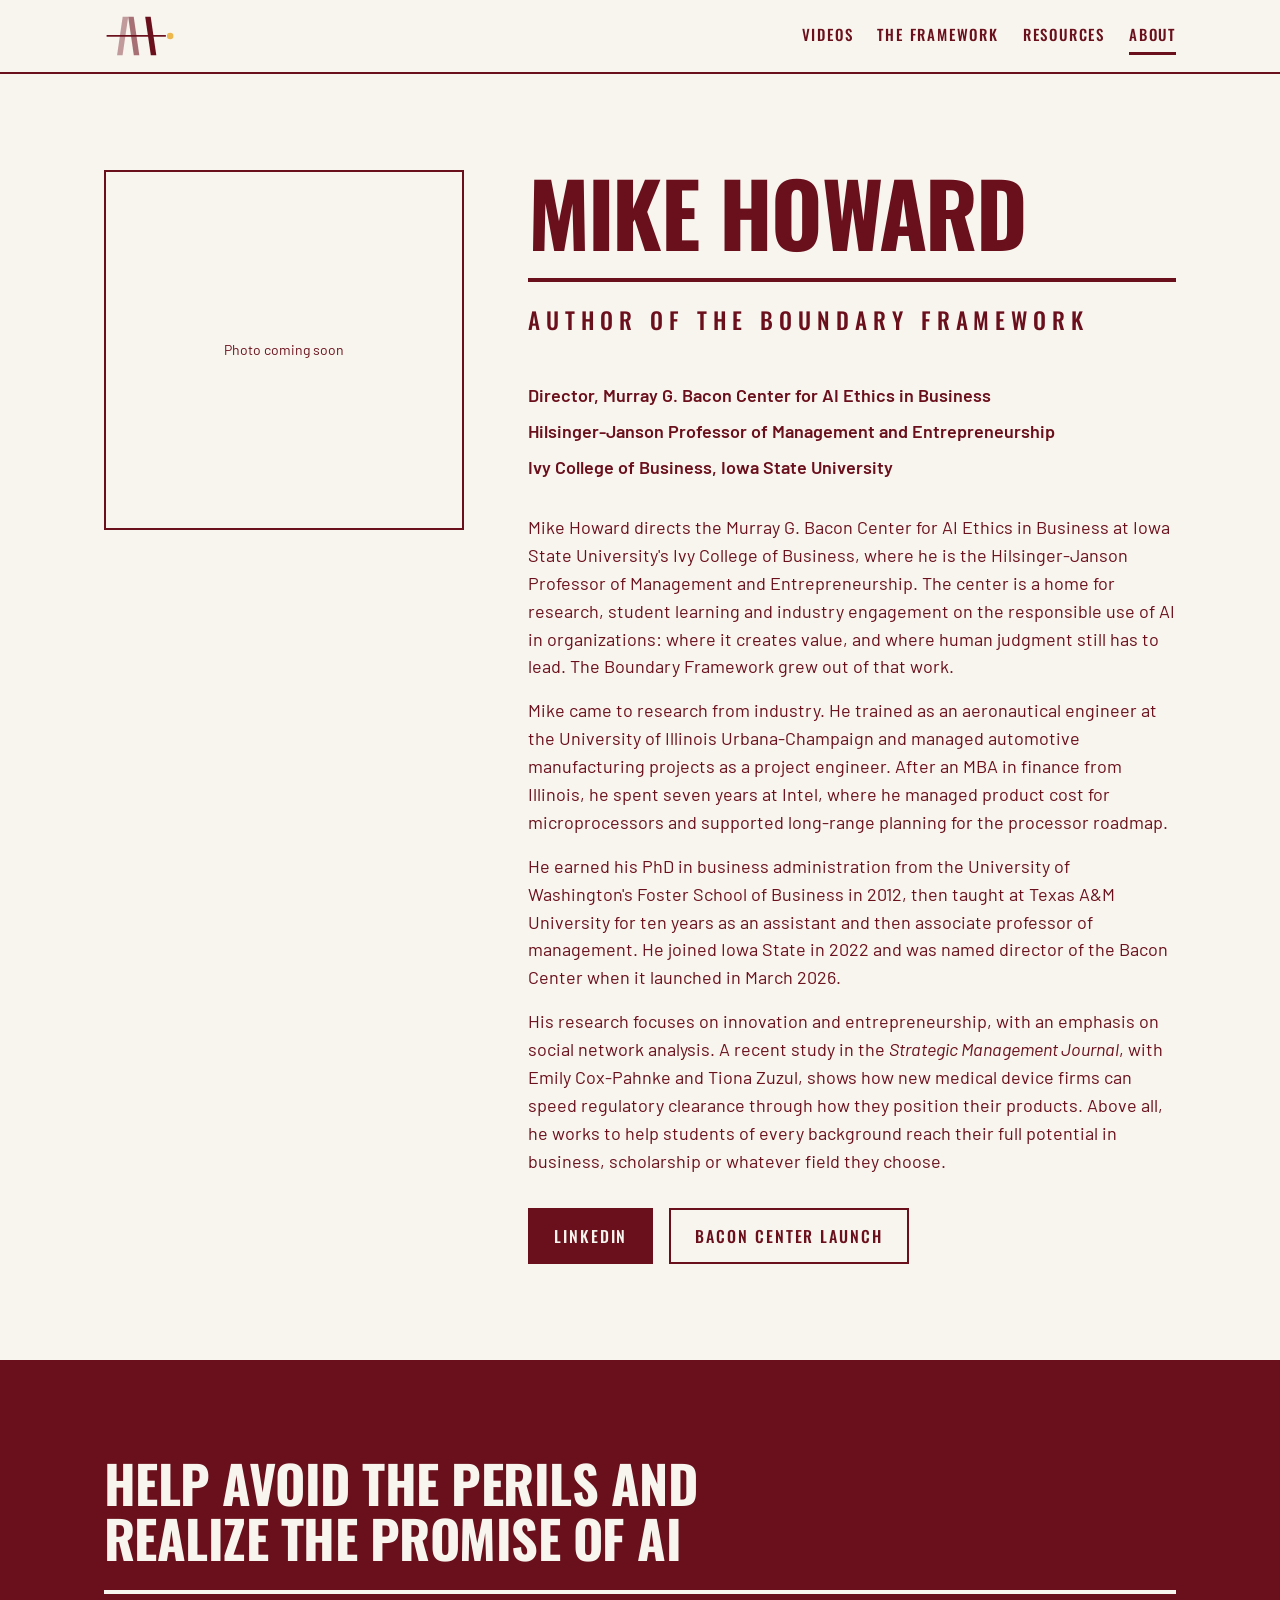
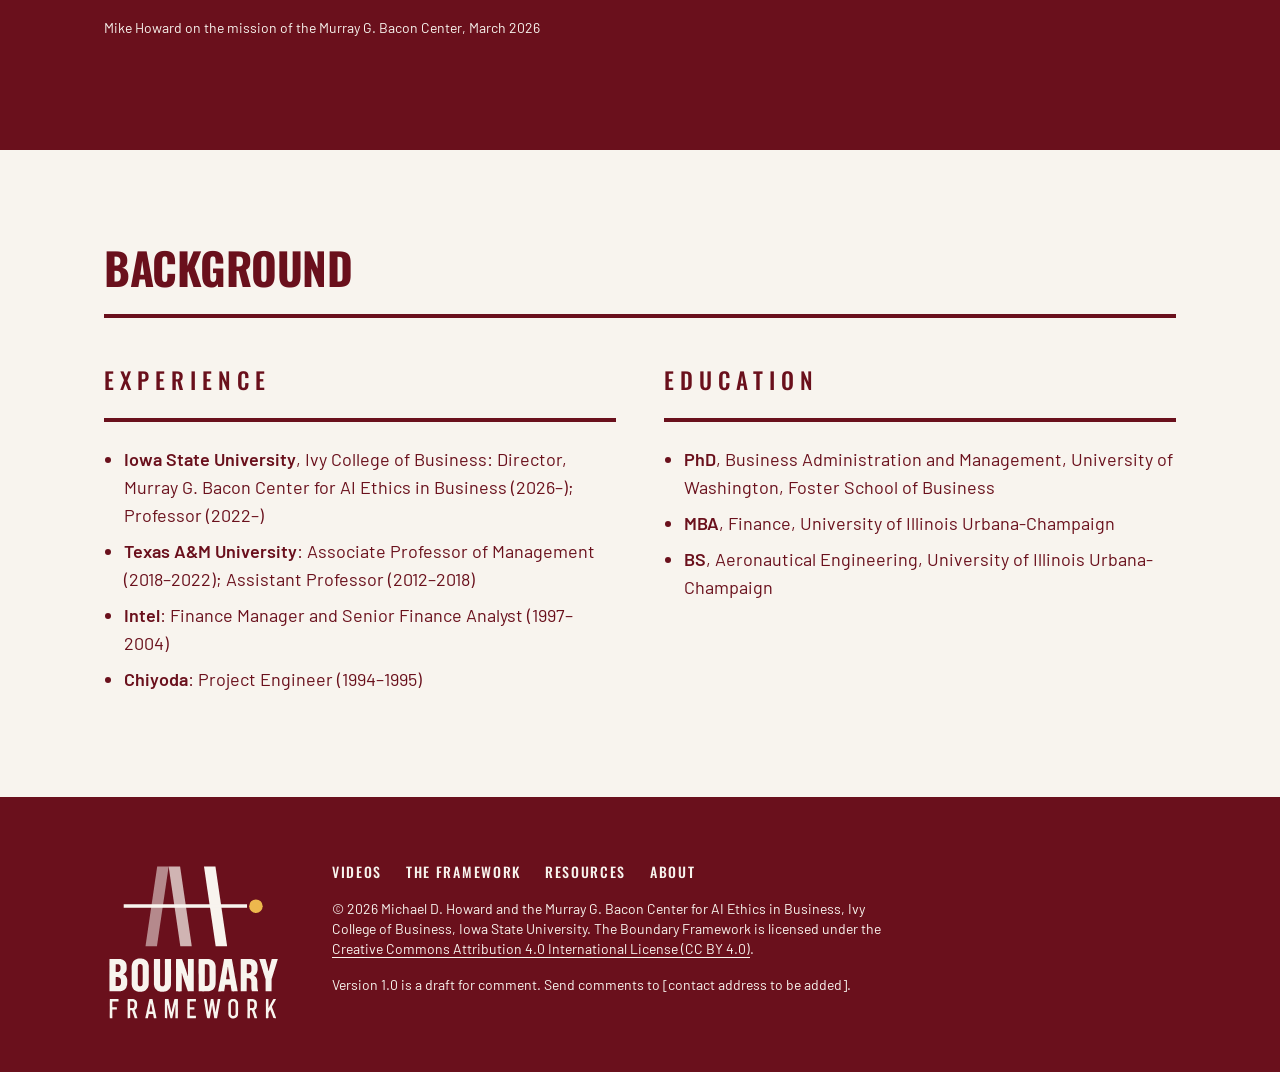
==== about.html @ 8d4564d3 "Add first version of the Boundary Framework website Static site (HTML, CSS, a little JS) following t" ====
<!doctype html>
<html lang="en">
<head>
  <meta charset="utf-8">
  <meta name="viewport" content="width=device-width, initial-scale=1">
  <title>About Mike Howard · Boundary Framework</title>
  <meta name="description" content="Mike Howard, author of the Boundary Framework, directs the Murray G. Bacon Center for AI Ethics in Business at Iowa State University.">
  <link rel="icon" href="assets/logo/boundary-framework-icon-light.svg" type="image/svg+xml">
  <link rel="apple-touch-icon" href="assets/logo/boundary-framework-icon-light.png">
  <link rel="preconnect" href="https://fonts.googleapis.com">
  <link rel="preconnect" href="https://fonts.gstatic.com" crossorigin>
  <link rel="stylesheet" href="https://fonts.googleapis.com/css2?family=Oswald:wght@500;700&family=Barlow:wght@400;600&display=swap">
  <link rel="stylesheet" href="css/site.css">
</head>
<body>

  <header class="site-header">
    <div class="wrap">
      <a class="brand-link" href="index.html" aria-label="Boundary Framework home">
        <img src="assets/logo/boundary-framework-mark-light-transparent.svg" alt="" width="64" height="39">
      </a>
      <nav class="site-nav" aria-label="Main">
        <a href="index.html#videos">Videos</a>
        <a href="index.html#framework">The Framework</a>
        <a href="index.html#resources">Resources</a>
        <a href="about.html" aria-current="page">About</a>
      </nav>
    </div>
  </header>

  <main>

    <section class="about-hero ground-cream" aria-labelledby="about-title">
      <div class="wrap">
        <!-- Photo: save Mike's Ivy College headshot as assets/img/mike-howard.jpg
             (source: https://www.ivybusiness.iastate.edu/files/2026/03/MikeHoward-688x688-brighter.jpg).
             Until the file is there, a placeholder shows instead. -->
        <div class="portrait-frame">
          <img class="portrait" src="assets/img/mike-howard.jpg" alt="Mike Howard" width="688" height="688"
               onerror="this.parentNode.classList.add('is-empty'); this.remove();">
          <p class="portrait-empty caption">Photo coming soon</p>
        </div>
        <div>
          <div class="lockup">
            <h1 class="display" id="about-title">Mike Howard</h1>
            <hr class="rule">
            <p class="subhead">Author of the Boundary Framework</p>
          </div>
          <ul class="titles">
            <li>Director, Murray G. Bacon Center for AI Ethics in Business</li>
            <li>Hilsinger-Janson Professor of Management and Entrepreneurship</li>
            <li>Ivy College of Business, Iowa State University</li>
          </ul>
          <p>Mike Howard directs the Murray G. Bacon Center for AI Ethics in Business at Iowa State University's Ivy College of Business, where he is the Hilsinger-Janson Professor of Management and Entrepreneurship. The center is a home for research, student learning and industry engagement on the responsible use of AI in organizations: where it creates value, and where human judgment still has to lead. The Boundary Framework grew out of that work.</p>
          <p>Mike came to research from industry. He trained as an aeronautical engineer at the University of Illinois Urbana-Champaign and managed automotive manufacturing projects as a project engineer. After an MBA in finance from Illinois, he spent seven years at Intel, where he managed product cost for microprocessors and supported long-range planning for the processor roadmap.</p>
          <p>He earned his PhD in business administration from the University of Washington's Foster School of Business in 2012, then taught at Texas A&amp;M University for ten years as an assistant and then associate professor of management. He joined Iowa State in 2022 and was named director of the Bacon Center when it launched in March 2026.</p>
          <p>His research focuses on innovation and entrepreneurship, with an emphasis on social network analysis. A recent study in the <em>Strategic Management Journal</em>, with Emily Cox-Pahnke and Tiona Zuzul, shows how new medical device firms can speed regulatory clearance through how they position their products. Above all, he works to help students of every background reach their full potential in business, scholarship or whatever field they choose.</p>
          <div class="actions">
            <a class="btn btn-solid" href="https://www.linkedin.com/in/mike-howard-iowa-state/" rel="noopener" target="_blank">LinkedIn</a>
            <a class="btn btn-line" href="https://www.ivybusiness.iastate.edu/ivy-college-of-business-opens-a-center-for-ai-ethics-in-business/" rel="noopener" target="_blank">Bacon Center launch</a>
          </div>
        </div>
      </div>
    </section>

    <section class="ground-maroon" aria-label="In his words">
      <div class="wrap">
        <p class="pull-quote">Help avoid the perils and realize the promise of AI</p>
        <hr class="rule">
        <p class="caption">Mike Howard on the mission of the Murray G. Bacon Center, March 2026</p>
      </div>
    </section>

    <section class="ground-cream" aria-labelledby="background-title">
      <div class="wrap">
        <div class="lockup">
          <h2 class="headline" id="background-title">Background</h2>
          <hr class="rule">
        </div>
        <div class="facts">
          <div>
            <h3 class="subhead">Experience</h3>
            <hr class="rule">
            <ul>
              <li><strong>Iowa State University</strong>, Ivy College of Business: Director, Murray G. Bacon Center for AI Ethics in Business (2026–); Professor (2022–)</li>
              <li><strong>Texas A&amp;M University</strong>: Associate Professor of Management (2018–2022); Assistant Professor (2012–2018)</li>
              <li><strong>Intel</strong>: Finance Manager and Senior Finance Analyst (1997–2004)</li>
              <li><strong>Chiyoda</strong>: Project Engineer (1994–1995)</li>
            </ul>
          </div>
          <div>
            <h3 class="subhead">Education</h3>
            <hr class="rule">
            <ul>
              <li><strong>PhD</strong>, Business Administration and Management, University of Washington, Foster School of Business</li>
              <li><strong>MBA</strong>, Finance, University of Illinois Urbana-Champaign</li>
              <li><strong>BS</strong>, Aeronautical Engineering, University of Illinois Urbana-Champaign</li>
            </ul>
          </div>
        </div>
      </div>
    </section>

  </main>

  <footer class="site-footer ground-maroon">
    <div class="wrap">
      <img src="assets/logo/boundary-framework-logo-dark-transparent.svg" alt="The Boundary Framework" width="180" height="163">
      <div>
        <nav class="footer-nav" aria-label="Footer">
          <a href="index.html#videos">Videos</a>
          <a href="index.html#framework">The Framework</a>
          <a href="index.html#resources">Resources</a>
          <a href="about.html">About</a>
        </nav>
        <p class="caption">&copy; 2026 Michael D. Howard and the Murray G. Bacon Center for AI Ethics in Business, Ivy College of Business, Iowa State University. The Boundary Framework is licensed under the <a href="https://creativecommons.org/licenses/by/4.0/" rel="license">Creative Commons Attribution 4.0 International License (CC BY 4.0)</a>.</p>
        <p class="caption">Version 1.0 is a draft for comment. Send comments to [contact address to be added].</p>
      </div>
    </div>
  </footer>

</body>
</html>
---- css/site.css ----
/* Boundary Framework site styles.
   Colors, type and spacing come from the Boundary Framework brand guide (tokens.json). */

:root {
  --maroon: #6A101C;
  --cream: #F8F4EE;
  --gold: #EDB84D;

  /* Each section sets its own ground; cream is the default. */
  --ground: var(--cream);
  --ink: var(--maroon);
  --step-1: #C09B9C;
  --step-2: #A67077;
  --step-3: var(--ink);

  --font-display: "Oswald", "Arial Narrow", sans-serif;
  --font-text: "Barlow", Arial, sans-serif;

  --space-1: 8px;
  --space-2: 16px;
  --space-3: 24px;
  --space-4: 32px;
  --space-6: 48px;
  --space-8: 64px;
  --space-12: 96px;
  --space-16: 128px;

  --page-max: 1120px;
  --gutter: 24px;
}

.ground-cream {
  --ground: var(--cream);
  --ink: var(--maroon);
  --step-1: #C09B9C;
  --step-2: #A67077;
}

.ground-maroon {
  --ground: var(--maroon);
  --ink: var(--cream);
  --step-1: #B68D90;
  --step-2: #D0B4B5;
}

*, *::before, *::after { box-sizing: border-box; }

html { scroll-behavior: smooth; }

body {
  margin: 0;
  background: var(--cream);
  color: var(--maroon);
  font-family: var(--font-text);
  font-size: 18px;
  line-height: 1.55;
  -webkit-font-smoothing: antialiased;
}

img { max-width: 100%; display: block; }

a { color: inherit; text-underline-offset: 3px; }

.ground-cream, .ground-maroon {
  background: var(--ground);
  color: var(--ink);
}

.wrap {
  max-width: var(--page-max);
  margin: 0 auto;
  padding: 0 var(--gutter);
}

section { padding: var(--space-12) 0; scroll-margin-top: 80px; }

/* ---------- Type ---------- */

.display, .headline, .subhead, .step-name {
  font-family: var(--font-display);
  text-transform: uppercase;
  margin: 0;
}

.display {
  font-weight: 700;
  font-size: clamp(44px, 7vw, 88px);
  line-height: 0.95;
  letter-spacing: -0.02em;
}

.headline {
  font-weight: 700;
  font-size: clamp(30px, 4vw, 44px);
  line-height: 1;
  letter-spacing: -0.01em;
}

.subhead {
  font-weight: 500;
  font-size: clamp(15px, 2.2vw, 23px);
  line-height: 1.25;
  letter-spacing: 0.26em;
}

.rule {
  height: 4px;
  background: var(--ink);
  border: 0;
  margin: var(--space-3) 0;
}

.lockup { margin-bottom: var(--space-6); }

.lede { font-size: 20px; max-width: 62ch; }

p { margin: 0 0 var(--space-2); max-width: 68ch; }

strong { font-weight: 600; }

.caption { font-size: 14px; line-height: 20px; }

/* ---------- Buttons ---------- */

.actions { display: flex; flex-wrap: wrap; gap: var(--space-2); margin-top: var(--space-4); }

.btn {
  display: inline-block;
  font-family: var(--font-display);
  font-weight: 500;
  text-transform: uppercase;
  letter-spacing: 0.12em;
  font-size: 16px;
  padding: 14px 24px;
  text-decoration: none;
  border: 2px solid var(--ink);
  border-radius: 0;
}

.btn-solid { background: var(--ink); color: var(--ground); }
.btn-line { background: transparent; color: var(--ink); }
.btn:hover, .btn:focus-visible { outline: 3px solid var(--ink); outline-offset: 3px; }

/* ---------- Header ---------- */

.site-header {
  position: sticky;
  top: 0;
  z-index: 10;
  background: var(--cream);
  border-bottom: 2px solid var(--maroon);
}

.site-header .wrap {
  display: flex;
  align-items: center;
  justify-content: space-between;
  gap: var(--space-3);
  min-height: 72px;
}

.brand-link { display: flex; align-items: center; gap: var(--space-2); text-decoration: none; }
.brand-link img { width: 72px; height: auto; }

.site-nav { display: flex; flex-wrap: wrap; gap: var(--space-1) var(--space-3); }

.site-nav a {
  font-family: var(--font-display);
  font-weight: 500;
  text-transform: uppercase;
  letter-spacing: 0.12em;
  font-size: 15px;
  text-decoration: none;
  padding: 6px 0;
  border-bottom: 3px solid transparent;
}

.site-nav a:hover, .site-nav a[aria-current="page"] { border-bottom-color: var(--maroon); }

/* ---------- Hero ---------- */

.hero { padding: var(--space-12) 0; }

.hero .wrap {
  display: grid;
  grid-template-columns: minmax(200px, 320px) 1fr;
  gap: var(--space-8);
  align-items: center;
}

.hero-logo { width: 100%; min-width: 160px; }

/* ---------- Videos ---------- */

.video-grid { display: grid; gap: var(--space-4); }

.video-frame {
  position: relative;
  width: 100%;
  aspect-ratio: 16 / 9;
  background: var(--ground);
  border: 2px solid var(--ink);
}

.video-frame iframe {
  position: absolute;
  inset: 0;
  width: 100%;
  height: 100%;
  border: 0;
}

.video-placeholder {
  position: absolute;
  inset: 0;
  display: flex;
  flex-direction: column;
  align-items: center;
  justify-content: center;
  gap: var(--space-2);
  text-align: center;
  padding: var(--space-3);
}

.video-placeholder img { width: 96px; height: auto; margin-bottom: var(--space-1); }

.video-title { margin-top: var(--space-2); font-weight: 600; }

/* ---------- Three boundaries ---------- */

.intro-row {
  display: grid;
  grid-template-columns: 1fr auto;
  gap: var(--space-6);
  align-items: end;
  margin-bottom: var(--space-6);
}

.steps { display: flex; gap: 14px; align-items: flex-end; padding-right: 20px; }
.steps span {
  display: block;
  width: 28px;
  height: 104px;
  transform: skewX(-8.35deg);
  transform-origin: bottom left;
}
.steps .s1 { background: var(--step-1); }
.steps .s2 { background: var(--step-2); }
.steps .s3 { background: var(--step-3); }

.boundaries {
  display: grid;
  grid-template-columns: repeat(3, 1fr);
  gap: var(--space-4);
}

.boundary {
  border-top: 4px solid var(--ink);
  padding-top: var(--space-3);
}

.boundary h3 {
  font-family: var(--font-display);
  font-weight: 700;
  text-transform: uppercase;
  font-size: 30px;
  line-height: 1;
  letter-spacing: -0.01em;
  margin: 0 0 var(--space-2);
}

.boundary dl { margin: 0; }
.boundary dt { font-weight: 600; margin-top: var(--space-2); }
.boundary dd { margin: 0; }

.questions {
  margin-top: var(--space-8);
  display: grid;
  grid-template-columns: repeat(3, 1fr);
  gap: var(--space-4);
}

.questions p {
  font-family: var(--font-display);
  font-weight: 700;
  text-transform: uppercase;
  font-size: 24px;
  line-height: 1.1;
  margin: 0;
}

/* ---------- Boundary crossing ---------- */

.crossing .wrap {
  display: grid;
  grid-template-columns: 1.4fr 1fr;
  gap: var(--space-8);
  align-items: start;
}

.stat-number {
  font-family: var(--font-display);
  font-weight: 700;
  font-size: clamp(88px, 12vw, 160px);
  line-height: 0.9;
  letter-spacing: -0.02em;
  margin: 0 0 var(--space-2);
}

.example {
  border: 2px solid var(--ink);
  padding: var(--space-3);
  margin-top: var(--space-4);
}

.example h3 {
  font-family: var(--font-display);
  font-weight: 700;
  text-transform: uppercase;
  font-size: 22px;
  margin: 0 0 var(--space-1);
}

.example ul { margin: var(--space-1) 0 0; padding-left: 20px; }

/* ---------- Governance cycle ---------- */

.cycle {
  list-style: none;
  margin: 0;
  padding: 0;
  display: grid;
  grid-template-columns: repeat(5, 1fr);
  gap: var(--space-3);
}

.cycle li { border-top: 4px solid var(--ink); padding-top: var(--space-2); }

.step-name {
  display: block;
  font-weight: 700;
  font-size: 24px;
  line-height: 1;
  margin-bottom: var(--space-1);
}

/* ---------- Resources ---------- */

.resources { border-top: 4px solid var(--maroon); }

.downloads {
  list-style: none;
  margin: 0;
  padding: 0;
  display: grid;
  grid-template-columns: repeat(3, 1fr);
  gap: var(--space-4);
}

.downloads a {
  display: flex;
  flex-direction: column;
  height: 100%;
  gap: var(--space-1);
  border: 2px solid var(--ink);
  padding: var(--space-3);
  text-decoration: none;
}

.downloads a:hover, .downloads a:focus-visible { background: var(--ink); color: var(--ground); }

.downloads .doc-title {
  font-family: var(--font-display);
  font-weight: 700;
  text-transform: uppercase;
  font-size: 22px;
  line-height: 1.1;
}

.downloads .doc-meta { font-size: 14px; margin-top: auto; padding-top: var(--space-2); }

.citation {
  margin-top: var(--space-8);
  max-width: 820px;
}

.citation blockquote {
  margin: var(--space-2) 0 0;
  padding: var(--space-3);
  border: 2px solid var(--ink);
}

/* ---------- About ---------- */

.about-hero .wrap {
  display: grid;
  grid-template-columns: minmax(220px, 360px) 1fr;
  gap: var(--space-8);
  align-items: start;
}

.portrait-frame { width: 100%; }

.portrait {
  width: 100%;
  height: auto;
  aspect-ratio: 1 / 1;
  object-fit: cover;
  border-radius: 0;
}

.portrait-empty { display: none; }

.portrait-frame.is-empty {
  aspect-ratio: 1 / 1;
  border: 2px solid var(--ink);
  display: flex;
  align-items: center;
  justify-content: center;
}

.portrait-frame.is-empty .portrait-empty { display: block; margin: 0; }

.titles { list-style: none; margin: 0 0 var(--space-4); padding: 0; }
.titles li { font-weight: 600; margin-bottom: var(--space-1); }

.pull-quote {
  font-family: var(--font-display);
  font-weight: 700;
  text-transform: uppercase;
  font-size: clamp(30px, 4.5vw, 52px);
  line-height: 1.05;
  letter-spacing: -0.01em;
  margin: 0 0 var(--space-3);
  max-width: 22ch;
}

.facts {
  display: grid;
  grid-template-columns: repeat(2, 1fr);
  gap: var(--space-6);
}

.facts ul { margin: 0; padding-left: 20px; }
.facts li { margin-bottom: var(--space-1); }

/* ---------- Footer ---------- */

.site-footer { padding: var(--space-8) 0 var(--space-6); }

.site-footer .wrap {
  display: grid;
  grid-template-columns: auto 1fr;
  gap: var(--space-6);
  align-items: start;
}

.site-footer img { width: 180px; min-width: 160px; height: auto; }

.site-footer p { max-width: 72ch; }

.footer-nav { display: flex; flex-wrap: wrap; gap: var(--space-3); margin-bottom: var(--space-2); }

.footer-nav a {
  font-family: var(--font-display);
  font-weight: 500;
  text-transform: uppercase;
  letter-spacing: 0.12em;
  font-size: 14px;
  text-decoration: none;
}

/* ---------- Small screens ---------- */

@media (max-width: 900px) {
  .boundaries, .questions, .downloads { grid-template-columns: 1fr; }
  .cycle { grid-template-columns: 1fr 1fr; }
  .crossing .wrap, .facts { grid-template-columns: 1fr; gap: var(--space-6); }
}

@media (max-width: 720px) {
  :root { --gutter: 16px; }
  section, .hero { padding: var(--space-8) 0; }
  .hero .wrap, .about-hero .wrap { grid-template-columns: 1fr; gap: var(--space-4); }
  .hero-logo { width: 220px; }
  .portrait-frame { max-width: 320px; }
  .intro-row { grid-template-columns: 1fr; }
  .steps { display: none; }
  .cycle { grid-template-columns: 1fr; }
  .site-header .wrap { flex-direction: column; align-items: flex-start; padding-top: var(--space-1); padding-bottom: var(--space-1); }
  .brand-link img { width: 48px; }
  .site-nav { gap: 0 var(--space-2); }
  .site-nav a { font-size: 13px; letter-spacing: 0.08em; }
  .site-header { position: static; }
  .site-footer .wrap { grid-template-columns: 1fr; gap: var(--space-3); }
}
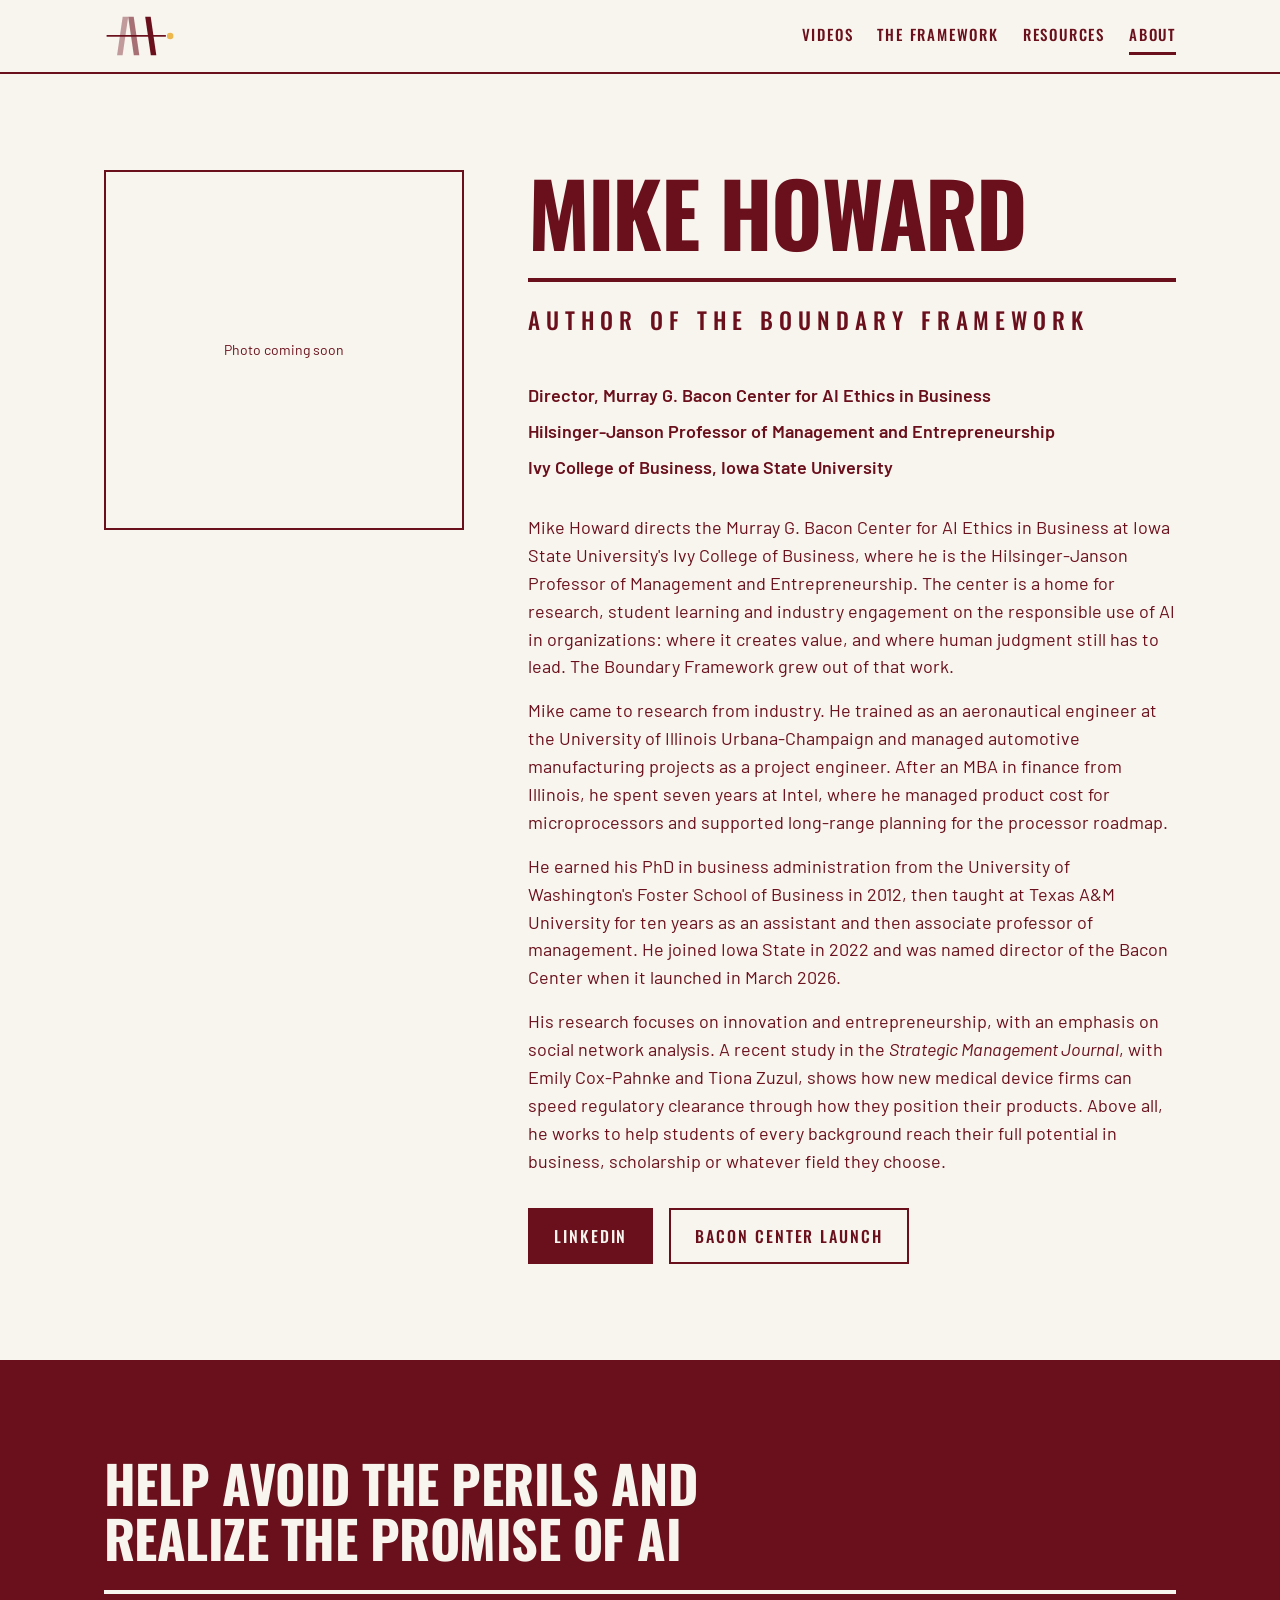
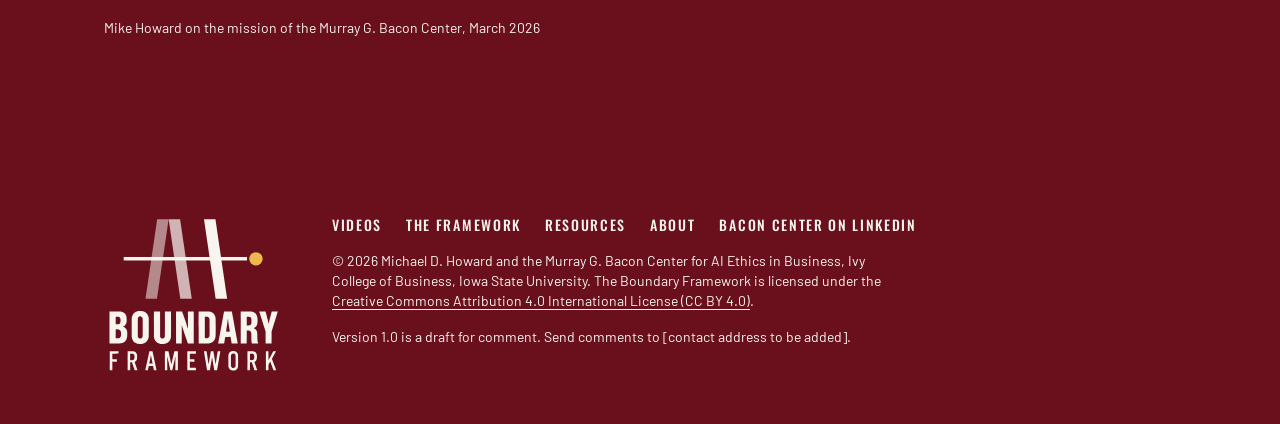
==== commit eff3f8c1: "Trim About page and link the Bacon Center LinkedIn page - Remove the Background (experience and educ" ====
--- a/about.html
+++ b/about.html
@@ -71,36 +71,6 @@
       </div>
     </section>
 
-    <section class="ground-cream" aria-labelledby="background-title">
-      <div class="wrap">
-        <div class="lockup">
-          <h2 class="headline" id="background-title">Background</h2>
-          <hr class="rule">
-        </div>
-        <div class="facts">
-          <div>
-            <h3 class="subhead">Experience</h3>
-            <hr class="rule">
-            <ul>
-              <li><strong>Iowa State University</strong>, Ivy College of Business: Director, Murray G. Bacon Center for AI Ethics in Business (2026–); Professor (2022–)</li>
-              <li><strong>Texas A&amp;M University</strong>: Associate Professor of Management (2018–2022); Assistant Professor (2012–2018)</li>
-              <li><strong>Intel</strong>: Finance Manager and Senior Finance Analyst (1997–2004)</li>
-              <li><strong>Chiyoda</strong>: Project Engineer (1994–1995)</li>
-            </ul>
-          </div>
-          <div>
-            <h3 class="subhead">Education</h3>
-            <hr class="rule">
-            <ul>
-              <li><strong>PhD</strong>, Business Administration and Management, University of Washington, Foster School of Business</li>
-              <li><strong>MBA</strong>, Finance, University of Illinois Urbana-Champaign</li>
-              <li><strong>BS</strong>, Aeronautical Engineering, University of Illinois Urbana-Champaign</li>
-            </ul>
-          </div>
-        </div>
-      </div>
-    </section>
-
   </main>
 
   <footer class="site-footer ground-maroon">
@@ -112,6 +82,7 @@
           <a href="index.html#framework">The Framework</a>
           <a href="index.html#resources">Resources</a>
           <a href="about.html">About</a>
+          <a href="https://www.linkedin.com/company/murray-g-bacon-center-for-ai-ethics-in-business/" rel="noopener" target="_blank">Bacon Center on LinkedIn</a>
         </nav>
         <p class="caption">&copy; 2026 Michael D. Howard and the Murray G. Bacon Center for AI Ethics in Business, Ivy College of Business, Iowa State University. The Boundary Framework is licensed under the <a href="https://creativecommons.org/licenses/by/4.0/" rel="license">Creative Commons Attribution 4.0 International License (CC BY 4.0)</a>.</p>
         <p class="caption">Version 1.0 is a draft for comment. Send comments to [contact address to be added].</p>
--- a/css/site.css
+++ b/css/site.css
@@ -435,15 +435,6 @@
   max-width: 22ch;
 }
 
-.facts {
-  display: grid;
-  grid-template-columns: repeat(2, 1fr);
-  gap: var(--space-6);
-}
-
-.facts ul { margin: 0; padding-left: 20px; }
-.facts li { margin-bottom: var(--space-1); }
-
 /* ---------- Footer ---------- */
 
 .site-footer { padding: var(--space-8) 0 var(--space-6); }
@@ -475,7 +466,7 @@
 @media (max-width: 900px) {
   .boundaries, .questions, .downloads { grid-template-columns: 1fr; }
   .cycle { grid-template-columns: 1fr 1fr; }
-  .crossing .wrap, .facts { grid-template-columns: 1fr; gap: var(--space-6); }
+  .crossing .wrap { grid-template-columns: 1fr; gap: var(--space-6); }
 }
 
 @media (max-width: 720px) {
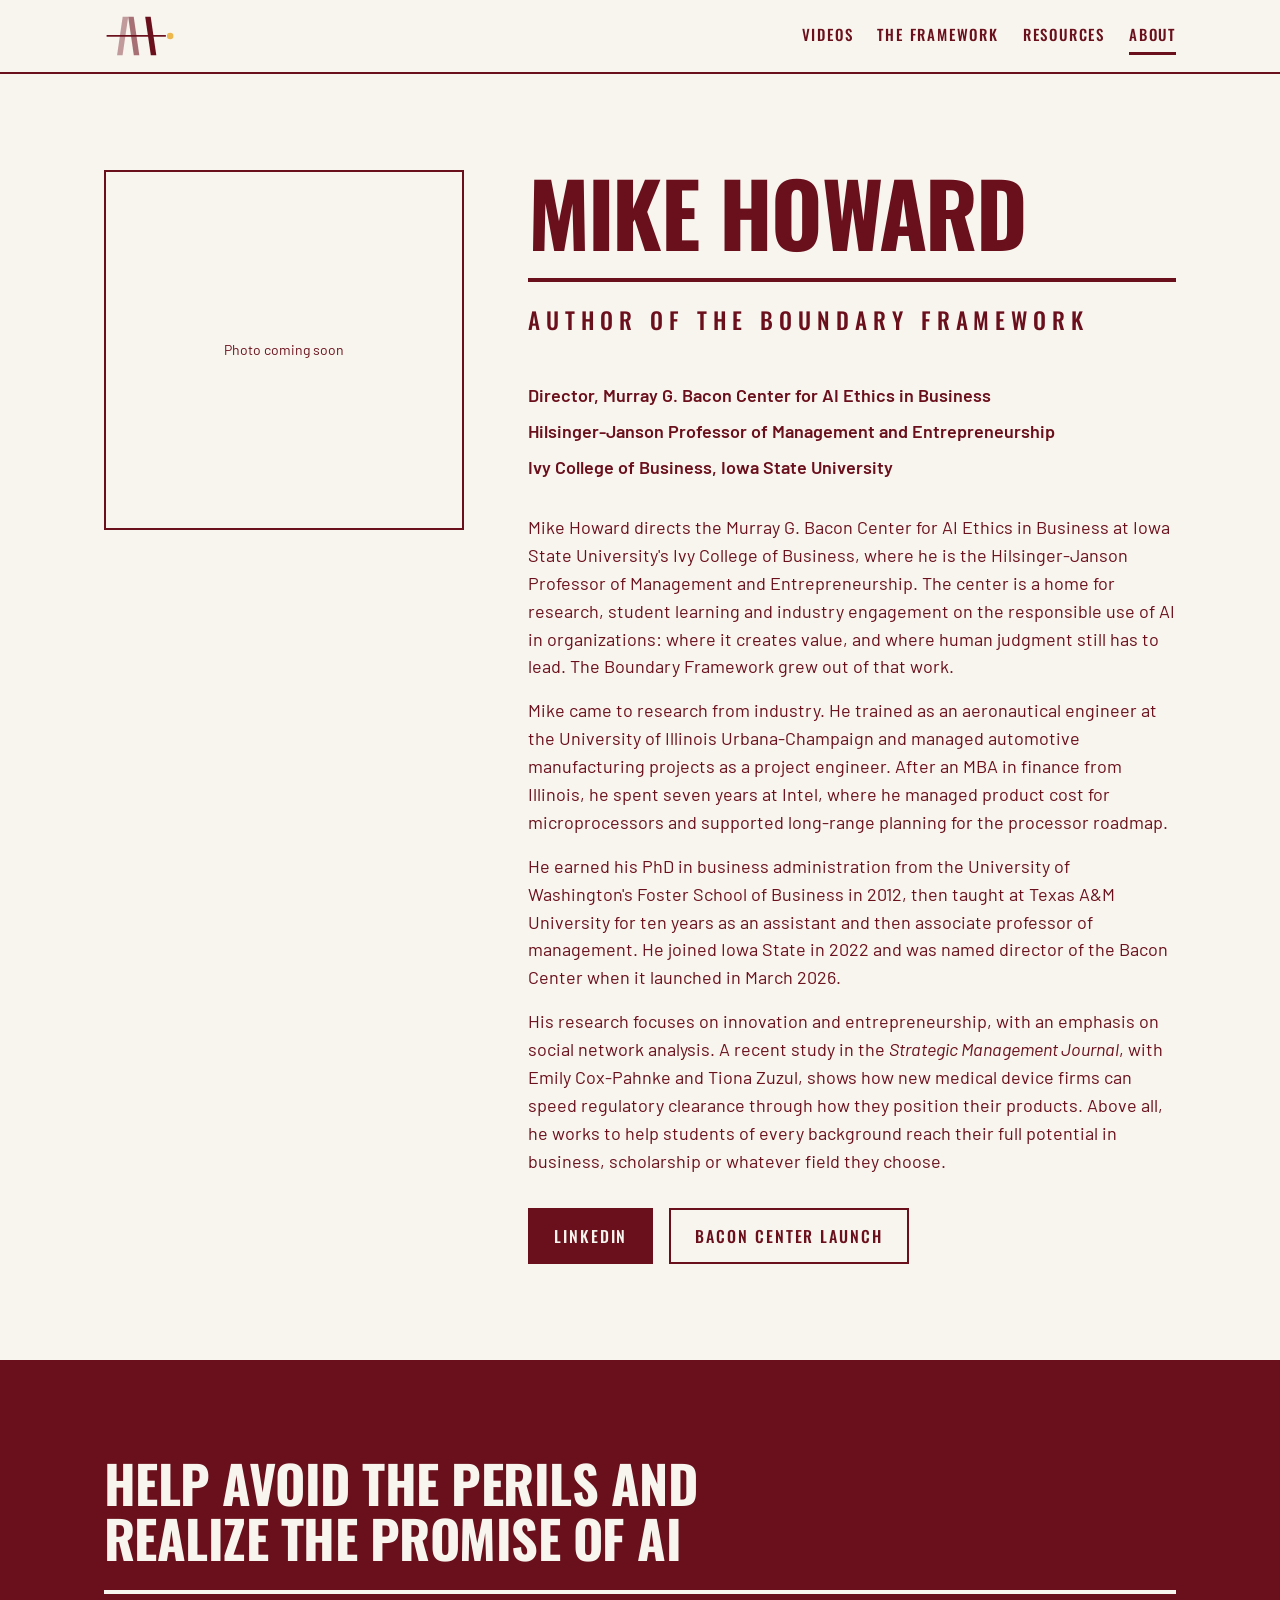
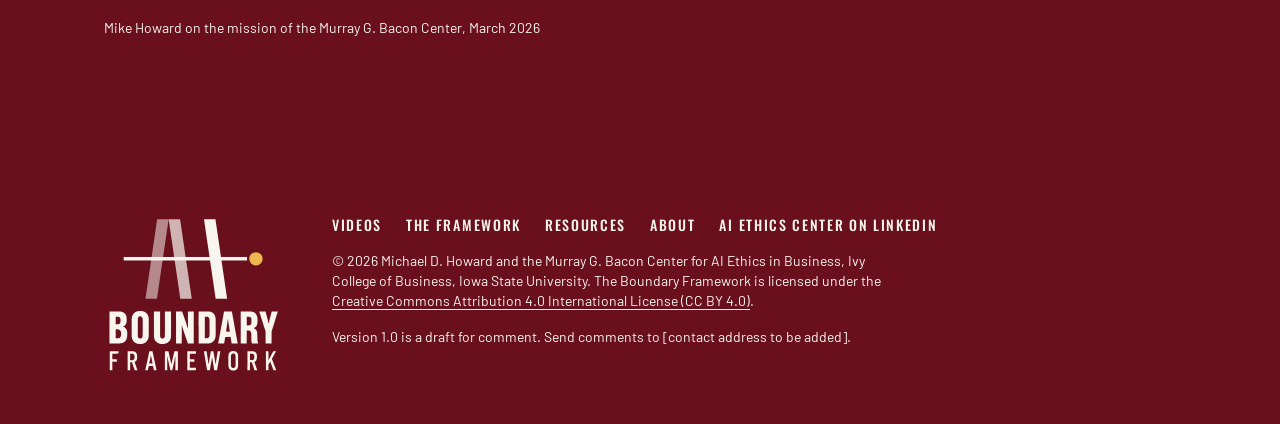
==== commit c3c5f588: "Rename the LinkedIn button to "Follow the AI Ethics Center" Footer links on both pages now read "AI " ====
--- a/about.html
+++ b/about.html
@@ -82,7 +82,7 @@
           <a href="index.html#framework">The Framework</a>
           <a href="index.html#resources">Resources</a>
           <a href="about.html">About</a>
-          <a href="https://www.linkedin.com/company/murray-g-bacon-center-for-ai-ethics-in-business/" rel="noopener" target="_blank">Bacon Center on LinkedIn</a>
+          <a href="https://www.linkedin.com/company/murray-g-bacon-center-for-ai-ethics-in-business/" rel="noopener" target="_blank">AI Ethics Center on LinkedIn</a>
         </nav>
         <p class="caption">&copy; 2026 Michael D. Howard and the Murray G. Bacon Center for AI Ethics in Business, Ivy College of Business, Iowa State University. The Boundary Framework is licensed under the <a href="https://creativecommons.org/licenses/by/4.0/" rel="license">Creative Commons Attribution 4.0 International License (CC BY 4.0)</a>.</p>
         <p class="caption">Version 1.0 is a draft for comment. Send comments to [contact address to be added].</p>
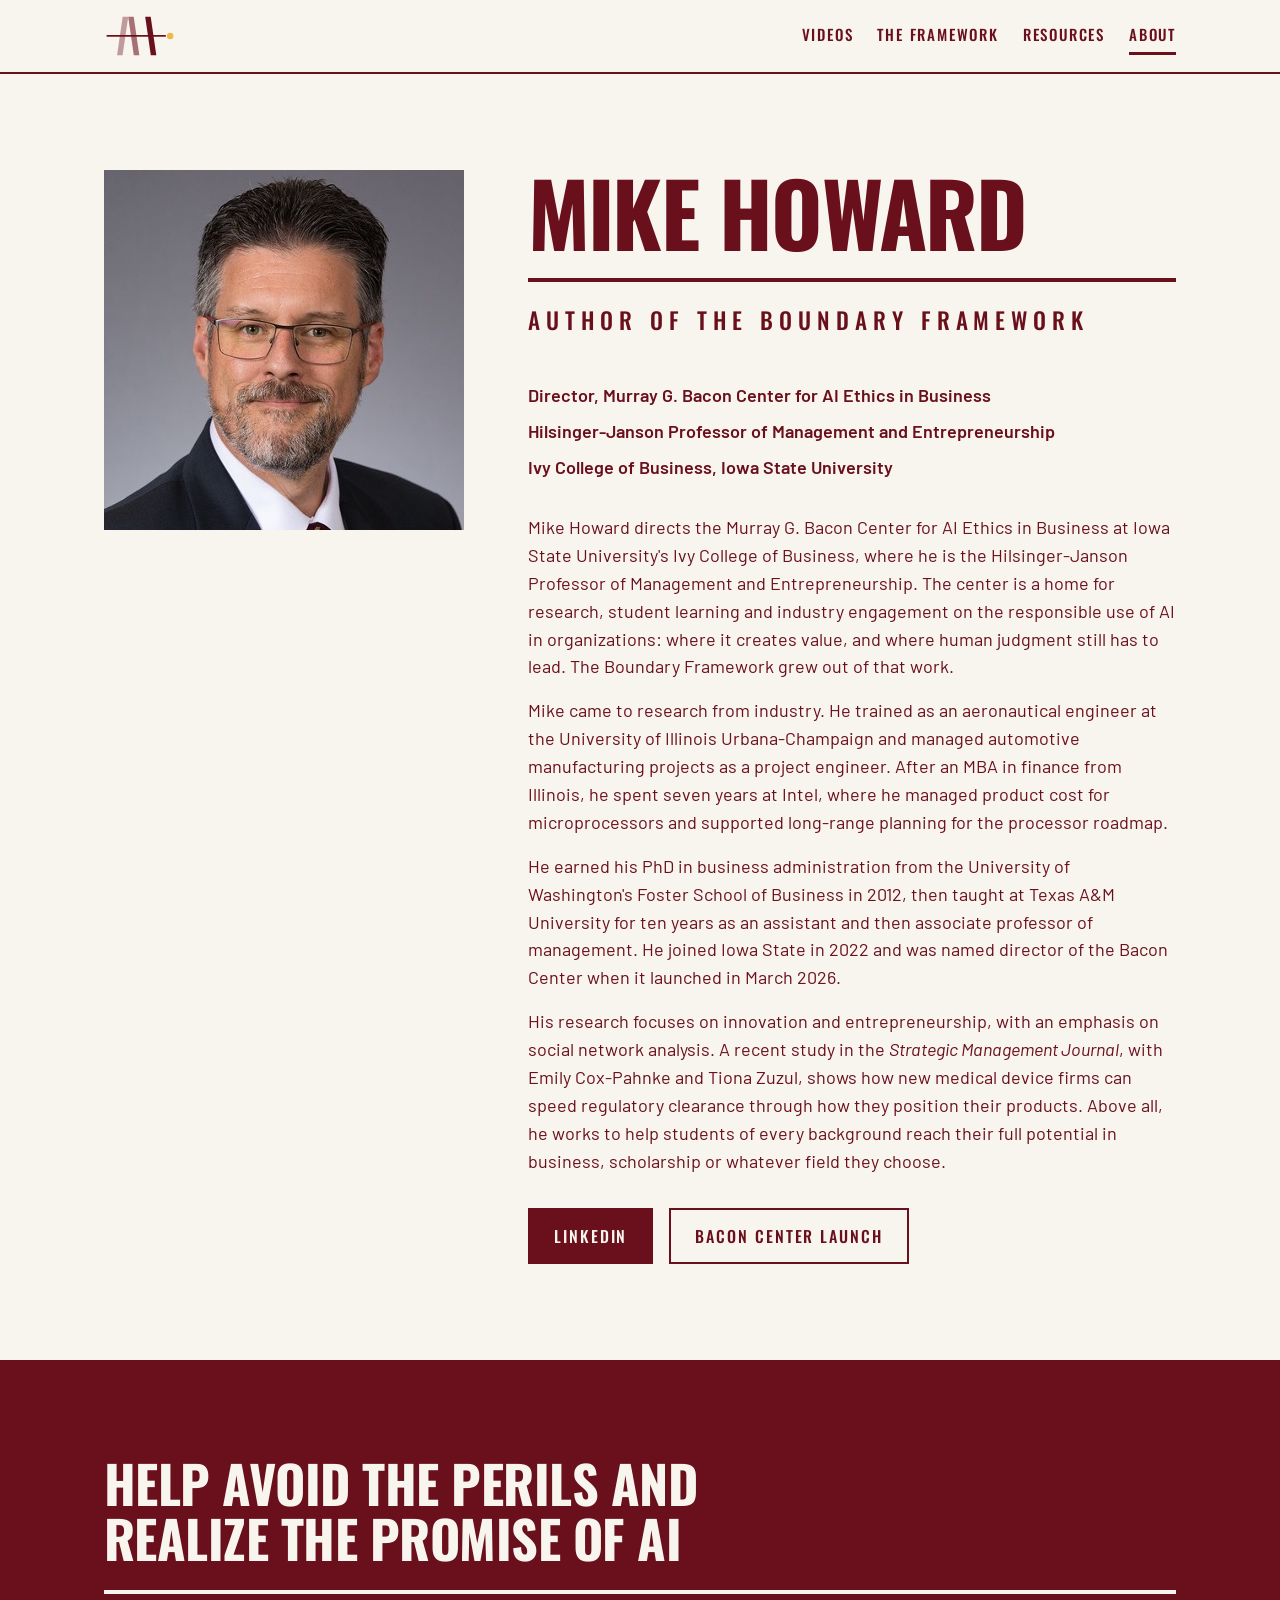
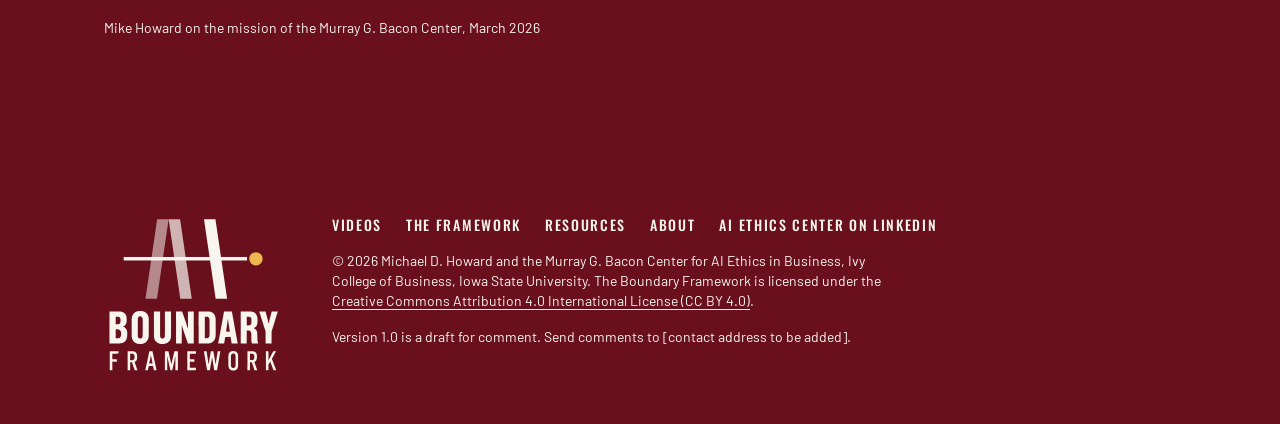
==== commit 99790e25: "Add video, Mike Howard's photo, boundary drawings and autonomy scale - Embed the Boundary Framework " ====
--- a/about.html
+++ b/about.html
@@ -32,11 +32,9 @@
 
     <section class="about-hero ground-cream" aria-labelledby="about-title">
       <div class="wrap">
-        <!-- Photo: save Mike's Ivy College headshot as assets/img/mike-howard.jpg
-             (source: https://www.ivybusiness.iastate.edu/files/2026/03/MikeHoward-688x688-brighter.jpg).
-             Until the file is there, a placeholder shows instead. -->
+        <!-- If assets/img/mike-howard.jpg is ever missing, a placeholder shows instead. -->
         <div class="portrait-frame">
-          <img class="portrait" src="assets/img/mike-howard.jpg" alt="Mike Howard" width="688" height="688"
+          <img class="portrait" src="assets/img/mike-howard.jpg" alt="Mike Howard" width="360" height="360"
                onerror="this.parentNode.classList.add('is-empty'); this.remove();">
           <p class="portrait-empty caption">Photo coming soon</p>
         </div>
--- a/css/site.css
+++ b/css/site.css
@@ -257,6 +257,8 @@
 .boundary {
   border-top: 4px solid var(--ink);
   padding-top: var(--space-3);
+  display: flex;
+  flex-direction: column;
 }
 
 .boundary h3 {
@@ -273,20 +275,66 @@
 .boundary dt { font-weight: 600; margin-top: var(--space-2); }
 .boundary dd { margin: 0; }
 
-.questions {
-  margin-top: var(--space-8);
+/* Example illustration at the foot of each boundary card */
+.example-art { margin: auto 0 0; padding-top: var(--space-3); }
+
+.example-art svg {
+  display: block;
+  width: 100%;
+  height: auto;
+  border: 2px solid var(--ink);
+  background: var(--ground);
+}
+
+.example-art figcaption { font-size: 15px; line-height: 1.4; margin-top: var(--space-1); }
+
+.example-art .ink { fill: var(--ink); }
+.example-art .s1 { fill: var(--step-1); }
+.example-art .s2 { fill: var(--step-2); }
+.example-art .gr { fill: var(--ground); }
+.example-art .ink-line { stroke: var(--ink); stroke-width: 2; }
+.example-art .spray line { stroke: var(--step-2); stroke-width: 3; stroke-dasharray: 4 5; }
+.example-art .cross line { stroke: var(--ink); stroke-width: 4; }
+.example-art .check { fill: none; stroke: var(--ground); stroke-width: 3; }
+
+/* AI autonomy scale: one segment under each boundary card */
+.autonomy-scale { margin-top: var(--space-6); }
+
+.autonomy-title {
+  font-family: var(--font-display);
+  font-weight: 500;
+  text-transform: uppercase;
+  letter-spacing: 0.26em;
+  font-size: 18px;
+  text-align: center;
+  max-width: none;
+  margin: 0 0 var(--space-2);
+}
+
+.autonomy-row {
   display: grid;
   grid-template-columns: repeat(3, 1fr);
   gap: var(--space-4);
 }
 
-.questions p {
-  font-family: var(--font-display);
-  font-weight: 700;
-  text-transform: uppercase;
-  font-size: 24px;
-  line-height: 1.1;
-  margin: 0;
+.autonomy-row span {
+  border: 2px solid var(--ink);
+  font-family: var(--font-display);
+  font-weight: 700;
+  text-transform: uppercase;
+  letter-spacing: 0.08em;
+  font-size: 22px;
+  line-height: 1;
+  text-align: center;
+  padding: 16px 8px;
+}
+
+.autonomy-risk {
+  display: flex;
+  justify-content: space-between;
+  font-size: 14px;
+  font-weight: 600;
+  margin-top: var(--space-1);
 }
 
 /* ---------- Boundary crossing ---------- */
@@ -307,21 +355,6 @@
   margin: 0 0 var(--space-2);
 }
 
-.example {
-  border: 2px solid var(--ink);
-  padding: var(--space-3);
-  margin-top: var(--space-4);
-}
-
-.example h3 {
-  font-family: var(--font-display);
-  font-weight: 700;
-  text-transform: uppercase;
-  font-size: 22px;
-  margin: 0 0 var(--space-1);
-}
-
-.example ul { margin: var(--space-1) 0 0; padding-left: 20px; }
 
 /* ---------- Governance cycle ---------- */
 
@@ -464,7 +497,9 @@
 /* ---------- Small screens ---------- */
 
 @media (max-width: 900px) {
-  .boundaries, .questions, .downloads { grid-template-columns: 1fr; }
+  .boundaries, .downloads { grid-template-columns: 1fr; }
+  .autonomy-row { gap: var(--space-1); }
+  .autonomy-row span { font-size: 16px; padding: 12px 4px; }
   .cycle { grid-template-columns: 1fr 1fr; }
   .crossing .wrap { grid-template-columns: 1fr; gap: var(--space-6); }
 }
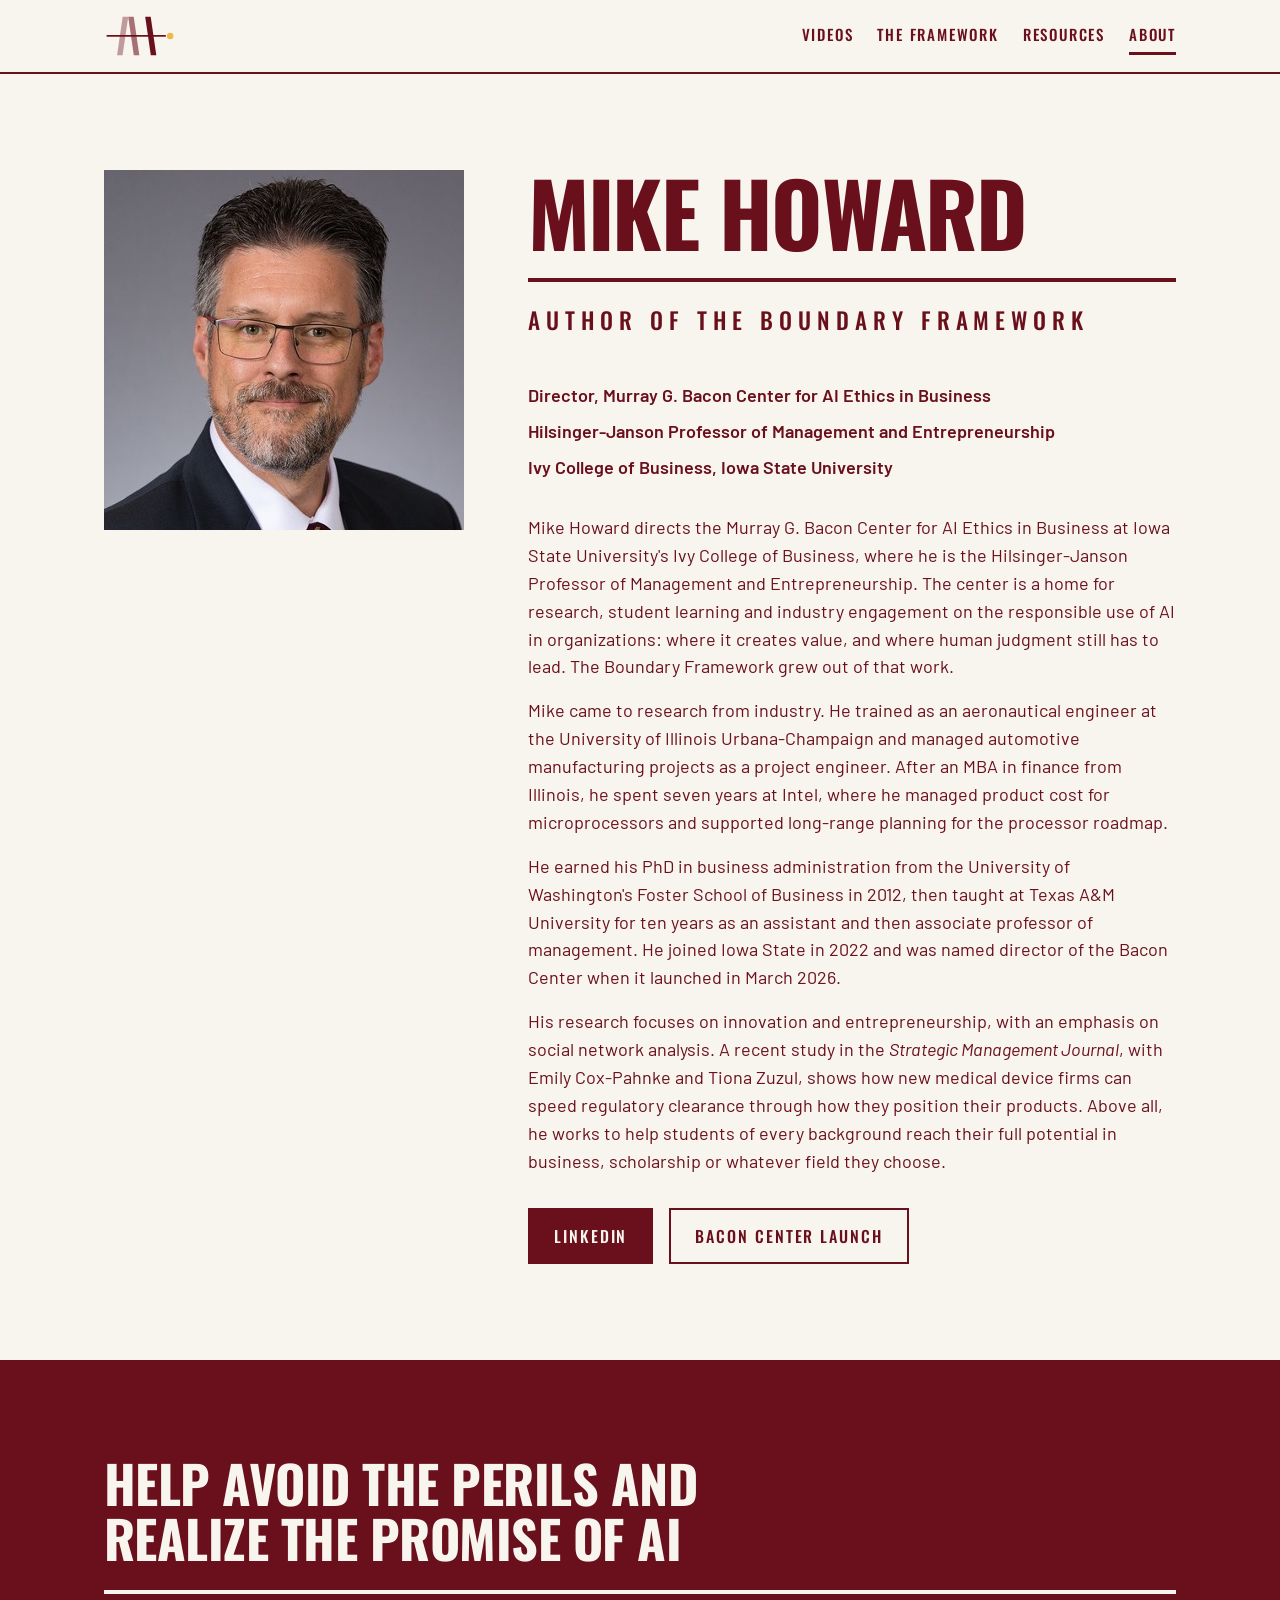
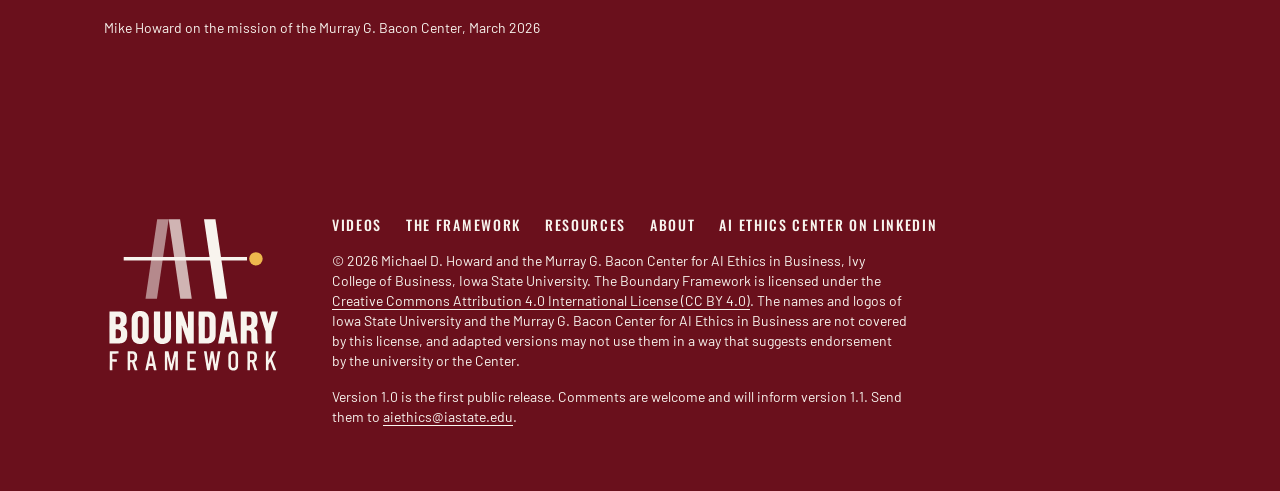
==== commit 5dd2ef46: "Use the v1.0 public release of the specification - Replace the specification download with the Novem" ====
--- a/about.html
+++ b/about.html
@@ -82,8 +82,8 @@
           <a href="about.html">About</a>
           <a href="https://www.linkedin.com/company/murray-g-bacon-center-for-ai-ethics-in-business/" rel="noopener" target="_blank">AI Ethics Center on LinkedIn</a>
         </nav>
-        <p class="caption">&copy; 2026 Michael D. Howard and the Murray G. Bacon Center for AI Ethics in Business, Ivy College of Business, Iowa State University. The Boundary Framework is licensed under the <a href="https://creativecommons.org/licenses/by/4.0/" rel="license">Creative Commons Attribution 4.0 International License (CC BY 4.0)</a>.</p>
-        <p class="caption">Version 1.0 is a draft for comment. Send comments to [contact address to be added].</p>
+        <p class="caption">&copy; 2026 Michael D. Howard and the Murray G. Bacon Center for AI Ethics in Business, Ivy College of Business, Iowa State University. The Boundary Framework is licensed under the <a href="https://creativecommons.org/licenses/by/4.0/" rel="license">Creative Commons Attribution 4.0 International License (CC BY 4.0)</a>. The names and logos of Iowa State University and the Murray G. Bacon Center for AI Ethics in Business are not covered by this license, and adapted versions may not use them in a way that suggests endorsement by the university or the Center.</p>
+        <p class="caption">Version 1.0 is the first public release. Comments are welcome and will inform version 1.1. Send them to <a href="mailto:aiethics@iastate.edu">aiethics@iastate.edu</a>.</p>
       </div>
     </div>
   </footer>
